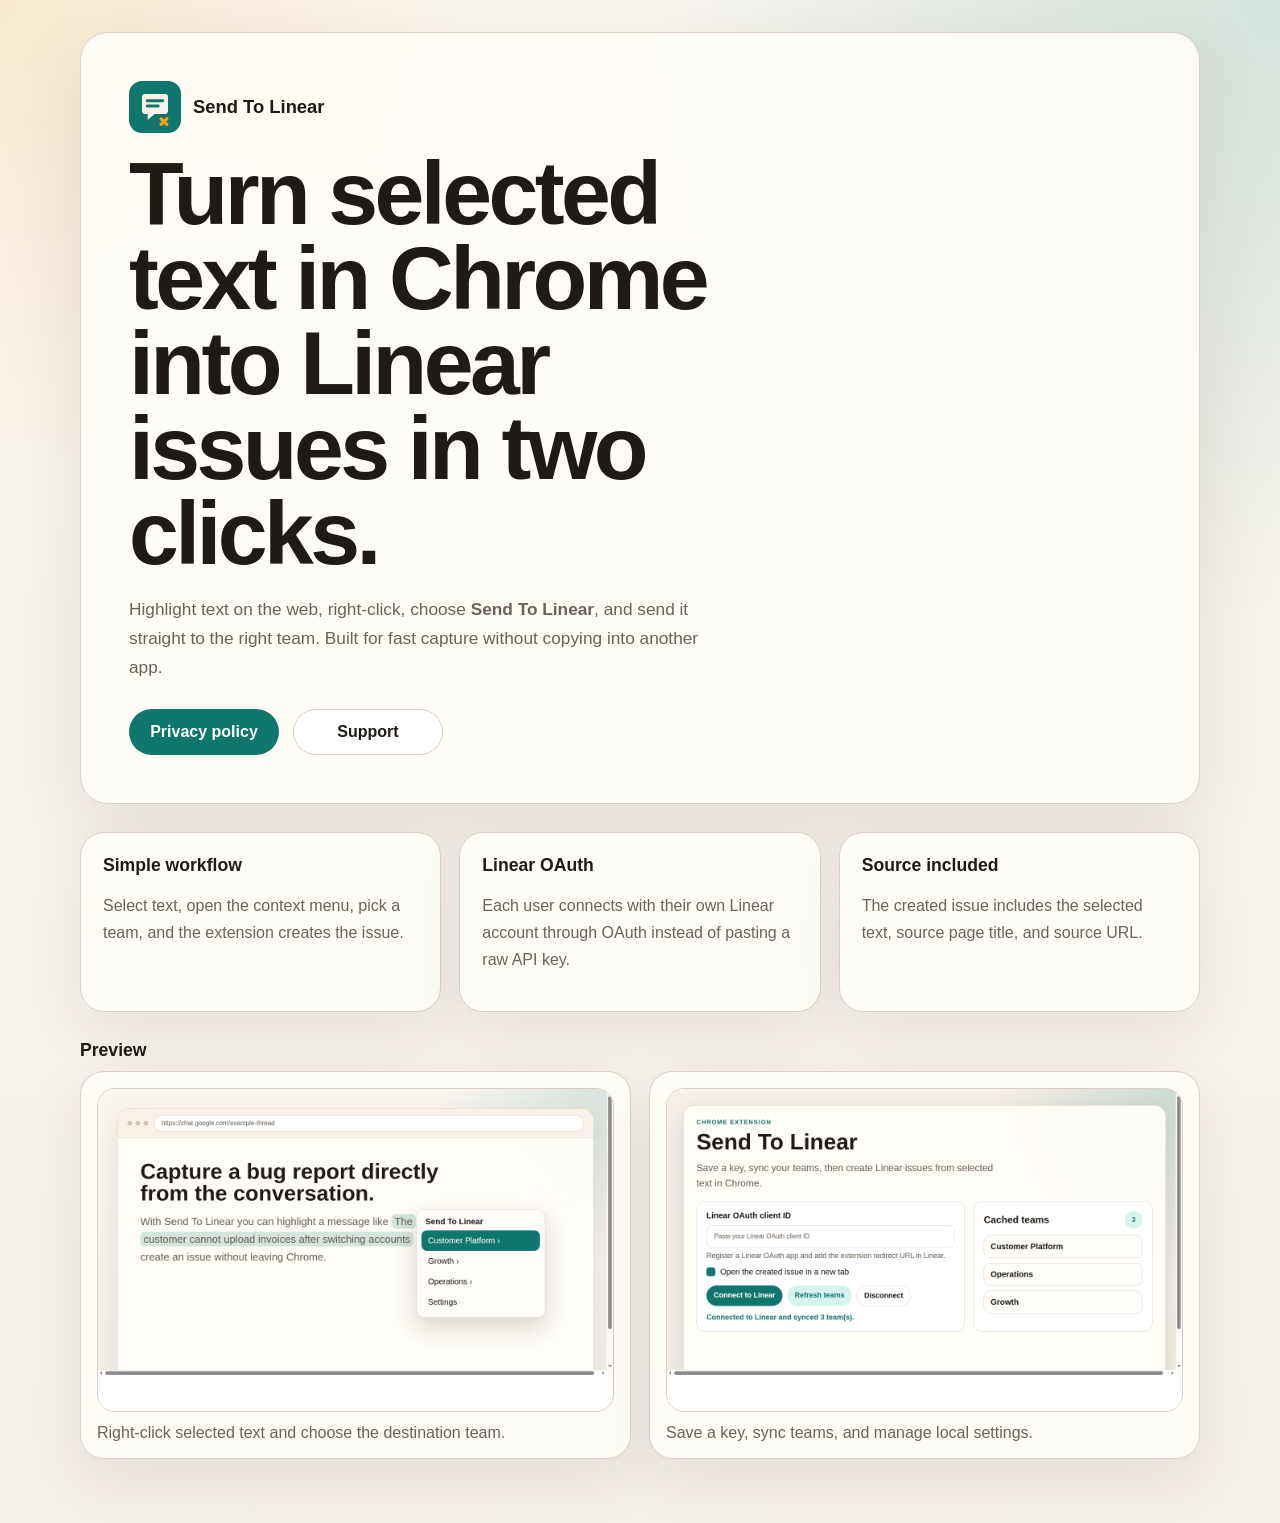
==== site/index.html @ 16bdcc93 "Initial Send To Linear extension" ====
<!doctype html>
<html lang="en">
  <head>
    <meta charset="utf-8">
    <meta name="viewport" content="width=device-width, initial-scale=1">
    <title>Send To Linear</title>
    <link rel="stylesheet" href="site.css">
  </head>
  <body>
    <main class="page">
      <section class="hero">
        <div class="brand">
          <img src="../assets/icon.svg" alt="Send To Linear icon" class="brand-icon">
          <span class="brand-name">Send To Linear</span>
        </div>
        <h1>Turn selected text in Chrome into Linear issues in two clicks.</h1>
        <p class="lede">
          Highlight text on the web, right-click, choose <strong>Send To Linear</strong>, and send it
          straight to the right team. Built for fast capture without copying into another app.
        </p>
        <div class="cta-row">
          <a class="button primary" href="privacy.html">Privacy policy</a>
          <a class="button secondary" href="support.html">Support</a>
        </div>
      </section>

      <section class="card-grid">
        <article class="card">
          <h2>Simple workflow</h2>
          <p>Select text, open the context menu, pick a team, and the extension creates the issue.</p>
        </article>
        <article class="card">
          <h2>Linear OAuth</h2>
          <p>Each user connects with their own Linear account through OAuth instead of pasting a raw API key.</p>
        </article>
        <article class="card">
          <h2>Source included</h2>
          <p>The created issue includes the selected text, source page title, and source URL.</p>
        </article>
      </section>

      <section class="shots">
        <h2>Preview</h2>
        <div class="shot-grid">
          <figure class="shot">
            <img src="../screenshots/screenshot-context-menu.png" alt="Context menu team selection">
            <figcaption>Right-click selected text and choose the destination team.</figcaption>
          </figure>
          <figure class="shot">
            <img src="../screenshots/screenshot-settings.png" alt="Extension settings page">
            <figcaption>Save a key, sync teams, and manage local settings.</figcaption>
          </figure>
        </div>
      </section>
    </main>
  </body>
</html>
---- site/site.css ----
:root {
  --bg: #f4efe7;
  --panel: #fffdf8;
  --ink: #1e1a16;
  --muted: #6d6258;
  --line: #dccfc1;
  --accent: #0f766e;
  --accent-soft: #d7f3ee;
}

* {
  box-sizing: border-box;
}

body {
  margin: 0;
  font-family: "Segoe UI", sans-serif;
  color: var(--ink);
  background:
    radial-gradient(circle at top left, rgba(245, 158, 11, 0.15), transparent 24%),
    radial-gradient(circle at top right, rgba(15, 118, 110, 0.16), transparent 32%),
    linear-gradient(180deg, #faf6f0, var(--bg));
}

.page {
  width: min(1120px, calc(100% - 32px));
  margin: 0 auto;
  padding: 32px 0 64px;
}

.hero {
  padding: 48px;
  border: 1px solid var(--line);
  border-radius: 28px;
  background: rgba(255, 253, 248, 0.92);
  box-shadow: 0 24px 80px rgba(49, 35, 19, 0.1);
}

.hero.compact {
  padding-bottom: 24px;
}

.brand {
  display: inline-flex;
  align-items: center;
  gap: 12px;
  margin-bottom: 18px;
}

.brand-icon {
  width: 52px;
  height: 52px;
}

.brand-name {
  font-weight: 700;
  font-size: 1.15rem;
}

h1 {
  max-width: 13ch;
  margin: 0;
  font-size: clamp(2.6rem, 7vw, 5.6rem);
  line-height: 0.95;
  letter-spacing: -0.04em;
}

.lede {
  max-width: 62ch;
  margin: 18px 0 0;
  font-size: 1.08rem;
  line-height: 1.7;
  color: var(--muted);
}

.cta-row {
  display: flex;
  gap: 14px;
  margin-top: 26px;
}

.button {
  display: inline-flex;
  align-items: center;
  justify-content: center;
  min-width: 150px;
  padding: 13px 18px;
  border-radius: 999px;
  text-decoration: none;
  font-weight: 700;
}

.button.primary {
  background: var(--accent);
  color: white;
}

.button.secondary {
  background: white;
  border: 1px solid var(--line);
  color: var(--ink);
}

.card-grid,
.shots,
.legal {
  margin-top: 28px;
}

.card-grid {
  display: grid;
  grid-template-columns: repeat(3, minmax(0, 1fr));
  gap: 18px;
}

.card,
.legal,
.shot {
  border: 1px solid var(--line);
  border-radius: 24px;
  background: rgba(255, 253, 248, 0.94);
  box-shadow: 0 20px 60px rgba(49, 35, 19, 0.08);
}

.card {
  padding: 22px;
}

.card h2,
.shots h2,
.legal h2 {
  margin: 0 0 10px;
  font-size: 1.1rem;
}

.card p,
.legal p,
.legal li {
  color: var(--muted);
  line-height: 1.7;
}

.shot-grid {
  display: grid;
  grid-template-columns: repeat(2, minmax(0, 1fr));
  gap: 18px;
}

.shot {
  margin: 0;
  padding: 16px;
}

.shot img {
  display: block;
  width: 100%;
  border-radius: 18px;
  border: 1px solid var(--line);
}

.shot figcaption {
  margin-top: 12px;
  color: var(--muted);
}

.legal {
  padding: 32px;
}

.legal ul {
  padding-left: 20px;
}

@media (max-width: 900px) {
  .card-grid,
  .shot-grid {
    grid-template-columns: 1fr;
  }
}

@media (max-width: 720px) {
  .page {
    width: min(100% - 20px, 1120px);
    padding-top: 12px;
  }

  .hero,
  .legal {
    padding: 24px;
    border-radius: 20px;
  }

  .cta-row {
    flex-direction: column;
  }
}
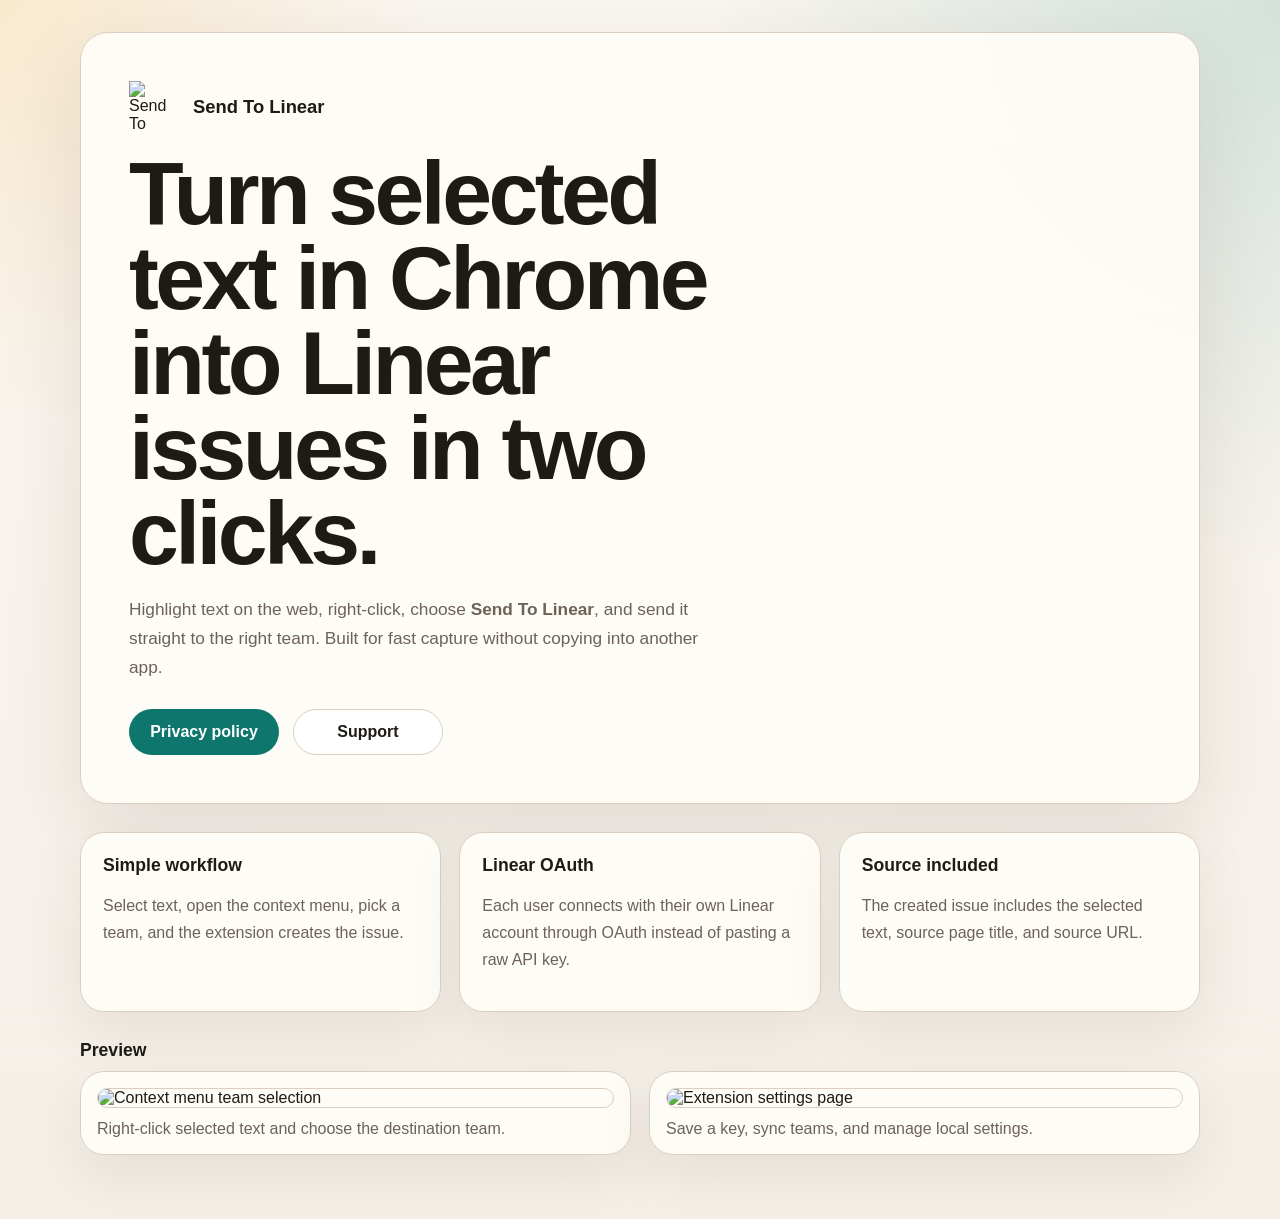
==== commit 5b130559: "Fix Pages asset paths and update site policy text" ====
--- a/site/index.html
+++ b/site/index.html
@@ -10,7 +10,7 @@
     <main class="page">
       <section class="hero">
         <div class="brand">
-          <img src="../assets/icon.svg" alt="Send To Linear icon" class="brand-icon">
+          <img src="assets/icon.svg" alt="Send To Linear icon" class="brand-icon">
           <span class="brand-name">Send To Linear</span>
         </div>
         <h1>Turn selected text in Chrome into Linear issues in two clicks.</h1>
@@ -43,11 +43,11 @@
         <h2>Preview</h2>
         <div class="shot-grid">
           <figure class="shot">
-            <img src="../screenshots/screenshot-context-menu.png" alt="Context menu team selection">
+            <img src="screenshots/screenshot-context-menu.png" alt="Context menu team selection">
             <figcaption>Right-click selected text and choose the destination team.</figcaption>
           </figure>
           <figure class="shot">
-            <img src="../screenshots/screenshot-settings.png" alt="Extension settings page">
+            <img src="screenshots/screenshot-settings.png" alt="Extension settings page">
             <figcaption>Save a key, sync teams, and manage local settings.</figcaption>
           </figure>
         </div>
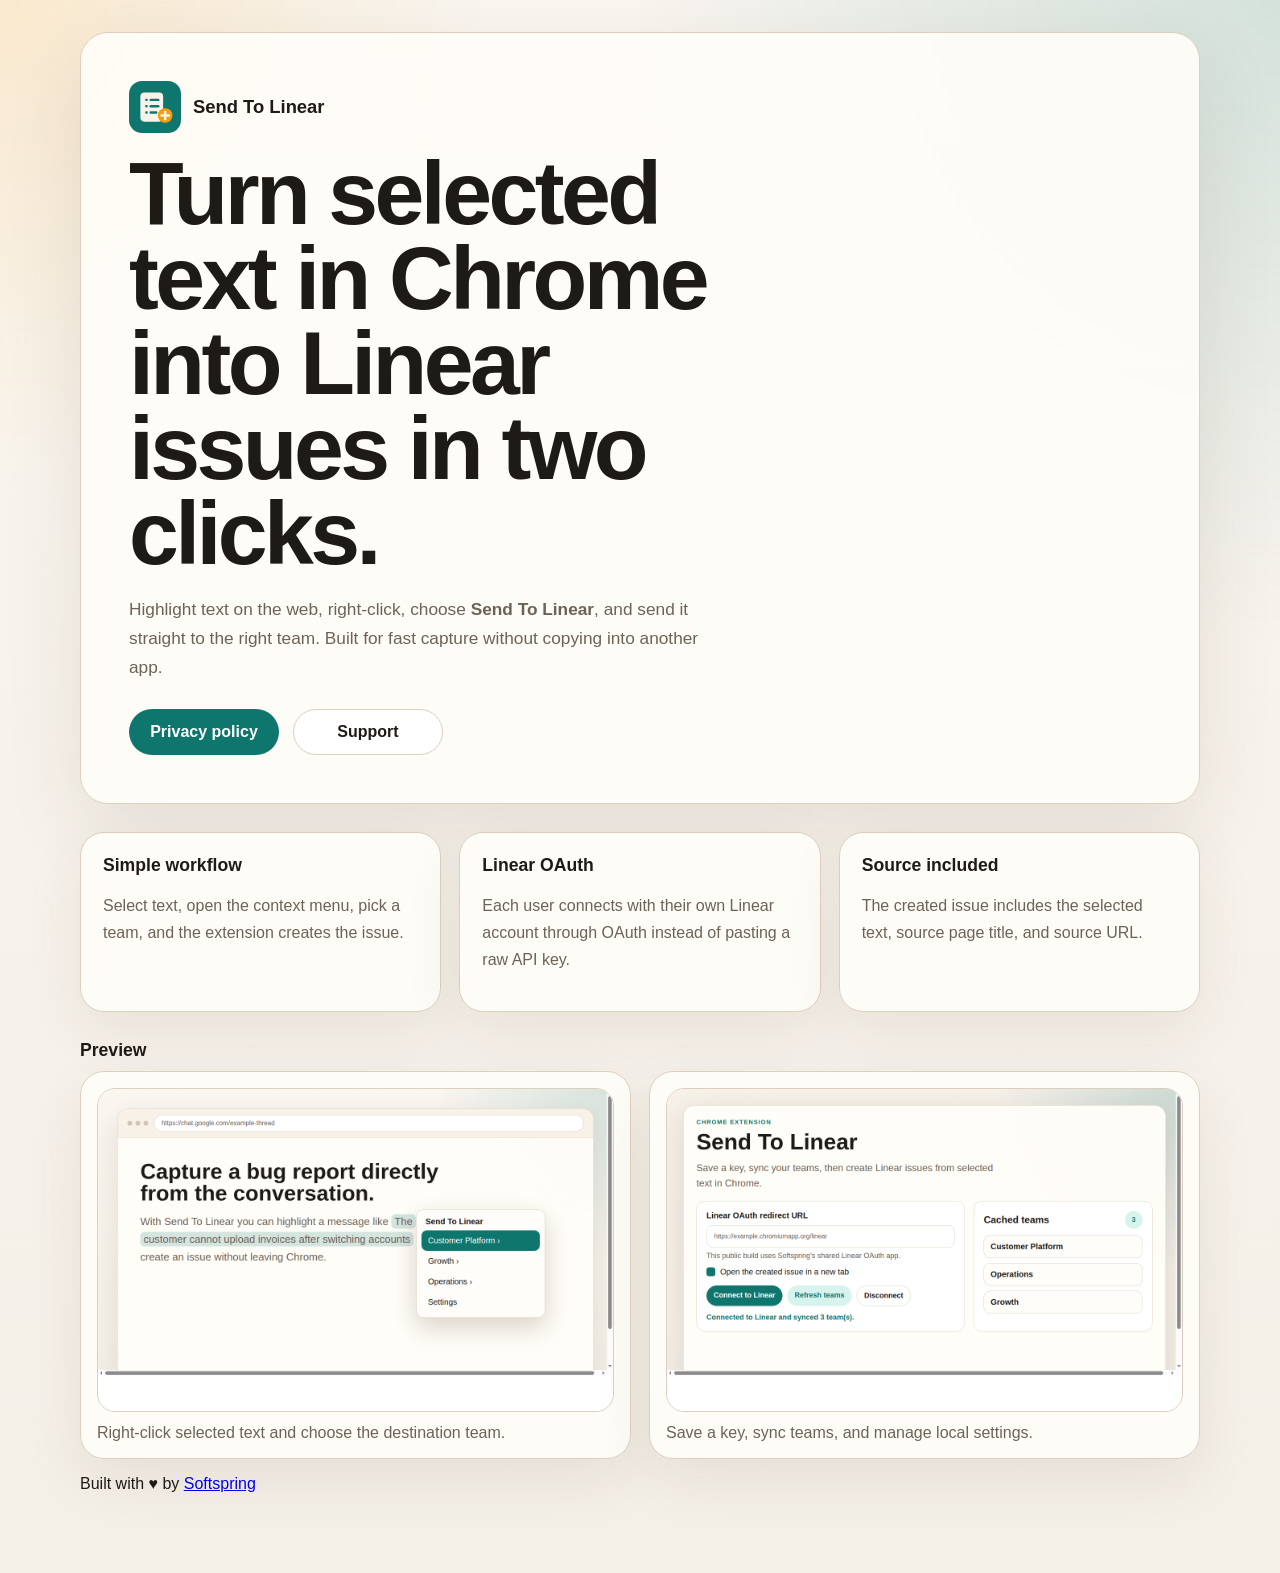
==== commit ebae47fb: "Add website favicon" ====
--- a/site/index.html
+++ b/site/index.html
@@ -4,6 +4,7 @@
     <meta charset="utf-8">
     <meta name="viewport" content="width=device-width, initial-scale=1">
     <title>Send To Linear</title>
+    <link rel="icon" href="assets/icon.svg" type="image/svg+xml">
     <link rel="stylesheet" href="site.css">
   </head>
   <body>
@@ -52,6 +53,11 @@
           </figure>
         </div>
       </section>
+
+      <p class="credits">
+        Built with <span aria-hidden="true">♥</span> by
+        <a href="https://softspring.es" target="_blank" rel="noreferrer">Softspring</a>
+      </p>
     </main>
   </body>
 </html>
